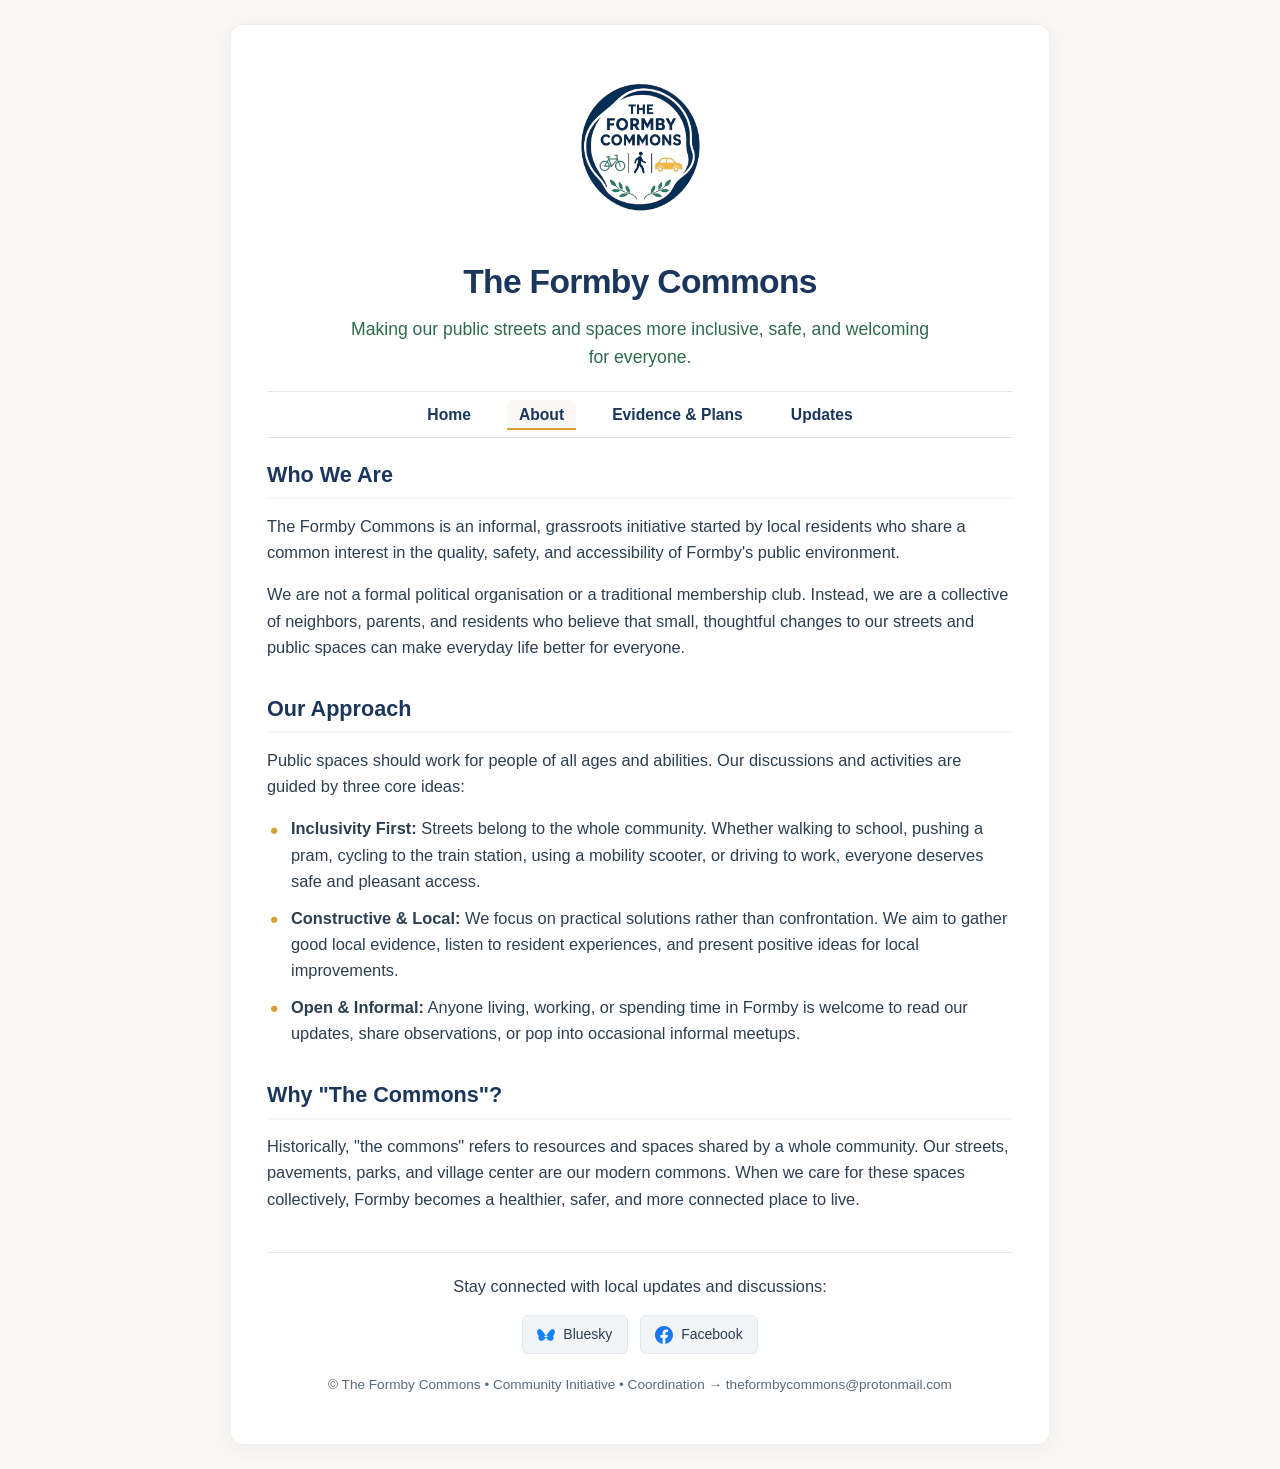
==== about.html @ a808aed2 "Update footer with contact email information" ====
<!DOCTYPE html>
<html lang="en">
<head>
  <meta charset="UTF-8">
  <meta name="viewport" content="width=device-width, initial-scale=1.0">
  <title>About | The Formby Commons</title>
  <link rel="stylesheet" href="styles.css">
</head>
<body>

  <main class="container">
    
    <!-- Header & Navigation -->
    <header>
      <img src="IMG_4940.png" alt="The Formby Commons Logo" class="logo">
      <h1>The Formby Commons</h1>
      <p class="tagline">Making our public streets and spaces more inclusive, safe, and welcoming for everyone.</p>

      <nav class="main-nav" aria-label="Main Navigation">
        <ul>
          <li><a href="index.html">Home</a></li>
          <li><a href="about.html" class="active">About</a></li>
          <li><a href="evidence.html">Evidence & Plans</a></li>
          <li><a href="updates.html">Updates</a></li>
        </ul>
      </nav>
    </header>

    <!-- Page Content -->
    <section>
      <h2>Who We Are</h2>
      <p>
        The Formby Commons is an informal, grassroots initiative started by local residents who share a common interest in the quality, safety, and accessibility of Formby's public environment.
      </p>
      <p>
        We are not a formal political organisation or a traditional membership club. Instead, we are a collective of neighbors, parents, and residents who believe that small, thoughtful changes to our streets and public spaces can make everyday life better for everyone.
      </p>
    </section>

    <section>
      <h2>Our Approach</h2>
      <p>
        Public spaces should work for people of all ages and abilities. Our discussions and activities are guided by three core ideas:
      </p>
      <ul class="feature-list">
        <li><strong>Inclusivity First:</strong> Streets belong to the whole community. Whether walking to school, pushing a pram, cycling to the train station, using a mobility scooter, or driving to work, everyone deserves safe and pleasant access.</li>
        <li><strong>Constructive & Local:</strong> We focus on practical solutions rather than confrontation. We aim to gather good local evidence, listen to resident experiences, and present positive ideas for local improvements.</li>
        <li><strong>Open & Informal:</strong> Anyone living, working, or spending time in Formby is welcome to read our updates, share observations, or pop into occasional informal meetups.</li>
      </ul>
    </section>

    <section>
      <h2>Why "The Commons"?</h2>
      <p>
        Historically, "the commons" refers to resources and spaces shared by a whole community. Our streets, pavements, parks, and village center are our modern commons. When we care for these spaces collectively, Formby becomes a healthier, safer, and more connected place to live.
      </p>
    </section>

    <!-- Footer -->
<footer>
  <p>Stay connected with local updates and discussions:</p>
  
  <div class="social-container">
    <!-- Bluesky Link -->
    <a href="https://bsky.app/profile/theformbycommons.bsky.social" target="_blank" rel="noopener" class="social-link">
      <svg width="18" height="16" viewBox="0 0 560 500" fill="#1185FE" xmlns="http://www.w3.org/2000/svg">
        <path d="M180 141.962C216.038 186.29 250.318 243.684 280 290.414C309.682 243.684 343.962 186.29 380 141.962C405.518 110.589 444.606 60.106 480 60.106C515.394 60.106 560 90.106 560 145.106C560 200.106 500 320 440 320C380 320 310 270 280 240C250 270 180 320 120 320C60 320 0 200.106 0 145.106C0 90.106 44.606 60.106 80 60.106C115.394 60.106 154.482 110.589 180 141.962Z"/>
        <path d="M280 320C280 320 230 430 140 430C80 430 40 390 40 340C40 300 70 270 100 260C140 246.7 180 270 280 320Z"/>
        <path d="M280 320C280 320 330 430 420 430C480 430 520 390 520 340C520 300 490 270 460 260C420 246.7 380 270 280 320Z"/>
      </svg>
      Bluesky
    </a>

    <!-- Facebook Link -->
    <a href="https://www.facebook.com/share/19DxrzCdw2/?mibextid=wwXIfr" target="_blank" rel="noopener" class="social-link">
      <svg width="18" height="18" viewBox="0 0 24 24" fill="#1877F2" xmlns="http://www.w3.org/2000/svg">
        <path d="M24 12.073c0-6.627-5.373-12-12-12s-12 5.373-12 12c0 5.99 4.388 10.954 10.125 11.854v-8.385H7.078v-3.47h3.047V9.43c0-3.007 1.792-4.669 4.533-4.669 1.312 0 2.686.235 2.686.235v2.953H15.83c-1.491 0-1.956.925-1.956 1.874v2.25h3.328l-.532 3.47h-2.796v8.385C19.612 23.027 24 18.062 24 12.073z"/>
      </svg>
      Facebook
    </a>
  </div>

  <p style="margin-top: 1.25rem; font-size: 0.85rem; color: var(--color-text-muted);">&copy; The Formby Commons • Community Initiative • Coordination &rarr; theformbycommons&#64;protonmail&#46;com</p>
</footer>

  </main>

</body>
</html>
---- styles.css ----
:root {
  --color-navy: #1B365D;
  --color-green: #2D6A4F;
  --color-gold: #D9A036;
  --color-bg: #FAF8F5;
  --color-card-bg: #FFFFFF;
  --color-text: #2C3E50;
  --color-text-muted: #5A6B7C;
  --color-border: #E2E8F0;
  --max-width: 820px;
}

* {
  box-sizing: border-box;
  margin: 0;
  padding: 0;
}

body {
  font-family: -apple-system, BlinkMacSystemFont, "Segoe UI", Roboto, Helvetica, Arial, sans-serif;
  background-color: var(--color-bg);
  color: var(--color-text);
  line-height: 1.6;
  padding: 1.5rem 1rem;
}

/* Central Card Layout */
.container {
  max-width: var(--max-width);
  margin: 0 auto;
  background: var(--color-card-bg);
  border-radius: 12px;
  padding: 2rem 2.25rem;
  box-shadow: 0 4px 20px rgba(27, 54, 93, 0.05);
  border: 1px solid rgba(27, 54, 93, 0.08);
}

/* Header & Branding */
header {
  text-align: center;
  margin-bottom: 1.25rem;
}

.logo {
  width: 125px;
  height: auto;
  display: block;
  margin: 0 auto 0.75rem auto;
}

h1 {
  color: var(--color-navy);
  font-size: 2.1rem;
  font-weight: 700;
  letter-spacing: -0.02em;
  margin-bottom: 0.35rem;
}

.tagline {
  color: var(--color-green);
  font-size: 1.1rem;
  font-weight: 500;
  max-width: 580px;
  margin: 0 auto;
}

/* Navigation Bar */
.main-nav {
  margin-top: 1.25rem;
  border-top: 1px solid var(--color-border);
  border-bottom: 1px solid var(--color-border);
  padding: 0.6rem 0;
}

.main-nav ul {
  list-style: none;
  display: flex;
  justify-content: center;
  align-items: center;
  gap: 1.5rem;
  padding: 0;
  margin: 0;
}

.main-nav a {
  text-decoration: none;
  color: var(--color-navy);
  font-weight: 600;
  font-size: 0.98rem;
  padding: 0.35rem 0.75rem;
  border-radius: 6px;
  transition: all 0.2s ease;
}

.main-nav a:hover {
  color: var(--color-green);
  background-color: var(--color-bg);
}

.main-nav a.active {
  color: var(--color-navy);
  background-color: var(--color-bg);
  border-bottom: 2px solid var(--color-gold);
  border-radius: 6px 6px 0 0;
}

/* Visual Banner Container */
.banner-container {
  margin: 1.75rem 0 2rem 0;
  border-radius: 8px;
  overflow: hidden;
  border: 1px solid var(--color-border);
}

.banner-img {
  width: 100%;
  height: auto;
  display: block;
}

/* Typography & Content Sections */
section {
  margin-bottom: 2rem;
}

h2 {
  color: var(--color-navy);
  font-size: 1.35rem;
  font-weight: 600;
  margin-bottom: 0.85rem;
  border-bottom: 2px solid var(--color-bg);
  padding-bottom: 0.3rem;
}

p {
  margin-bottom: 1rem;
  color: var(--color-text);
  font-size: 1.025rem;
}

ul.feature-list {
  list-style-type: none;
  padding-left: 0;
  margin-bottom: 1rem;
}

ul.feature-list li {
  position: relative;
  padding-left: 1.5rem;
  margin-bottom: 0.65rem;
  color: var(--color-text);
  font-size: 1.025rem;
}

ul.feature-list li::before {
  content: "•";
  color: var(--color-gold);
  font-weight: bold;
  font-size: 1.4rem;
  position: absolute;
  left: 0.2rem;
  top: -0.15rem;
}

.inline-link {
  color: var(--color-navy);
  font-weight: 600;
  text-decoration: underline;
  text-decoration-color: var(--color-gold);
  text-underline-offset: 3px;
  transition: color 0.2s ease;
}

.inline-link:hover {
  color: var(--color-green);
}

/* Footer & Bluesky Social Link */
footer {
  margin-top: 2.5rem;
  padding-top: 1.25rem;
  border-top: 1px solid var(--color-border);
  text-align: center;
  color: var(--color-text-muted);
  font-size: 0.9rem;
}

.social-container {
  display: flex;
  flex-wrap: wrap;
  align-items: center;
  justify-content: center;
  gap: 0.75rem;
  margin: 1rem 0;
}

.social-link {
  display: inline-flex;
  align-items: center;
  justify-content: center;
  gap: 0.5rem;
  padding: 0.45rem 0.9rem;
  background-color: var(--color-bg-alt, #f3f4f6);
  border: 1px solid var(--color-border, #e5e7eb);
  border-radius: 6px;
  text-decoration: none;
  font-size: 0.875rem;
  font-weight: 500;
  color: var(--color-text, #111827);
  white-space: nowrap; /* Prevents text and SVG icon from splitting */
  transition: background-color 0.2s ease, border-color 0.2s ease;
}

.social-link:hover {
  background-color: #e5e7eb;
  border-color: #d1d5db;
}

.social-link svg {
  flex-shrink: 0; /* Ensures SVGs maintain exact dimensions */
}

.bluesky-link {
  display: inline-flex;
  align-items: center;
  gap: 0.5rem;
  color: var(--color-navy);
  text-decoration: none;
  font-weight: 600;
  padding: 0.45rem 0.9rem;
  border-radius: 20px;
  background-color: var(--color-bg);
  border: 1px solid var(--color-border);
  transition: all 0.2s ease;
  margin-top: 0.5rem;
}

.bluesky-link:hover {
  border-color: var(--color-navy);
  background-color: #FFFFFF;
}

.bluesky-icon {
  width: 18px;
  height: 18px;
  min-width: 18px;
  min-height: 18px;
  display: inline-block;
  vertical-align: middle;
  overflow: visible;
}

/* Responsive Scaling for Tablets and Mobile */
@media (max-width: 640px) {
  body {
    padding: 0.5rem;
  }

  .container {
    padding: 1.25rem 1rem;
    border-radius: 8px;
  }

  h1 {
    font-size: 1.75rem;
  }

  .tagline {
    font-size: 0.98rem;
  }

  .logo {
    width: 105px;
  }

  .main-nav ul {
    flex-wrap: wrap;
    gap: 0.5rem;
  }

  .main-nav a {
    font-size: 0.9rem;
    padding: 0.3rem 0.5rem;
  }
}
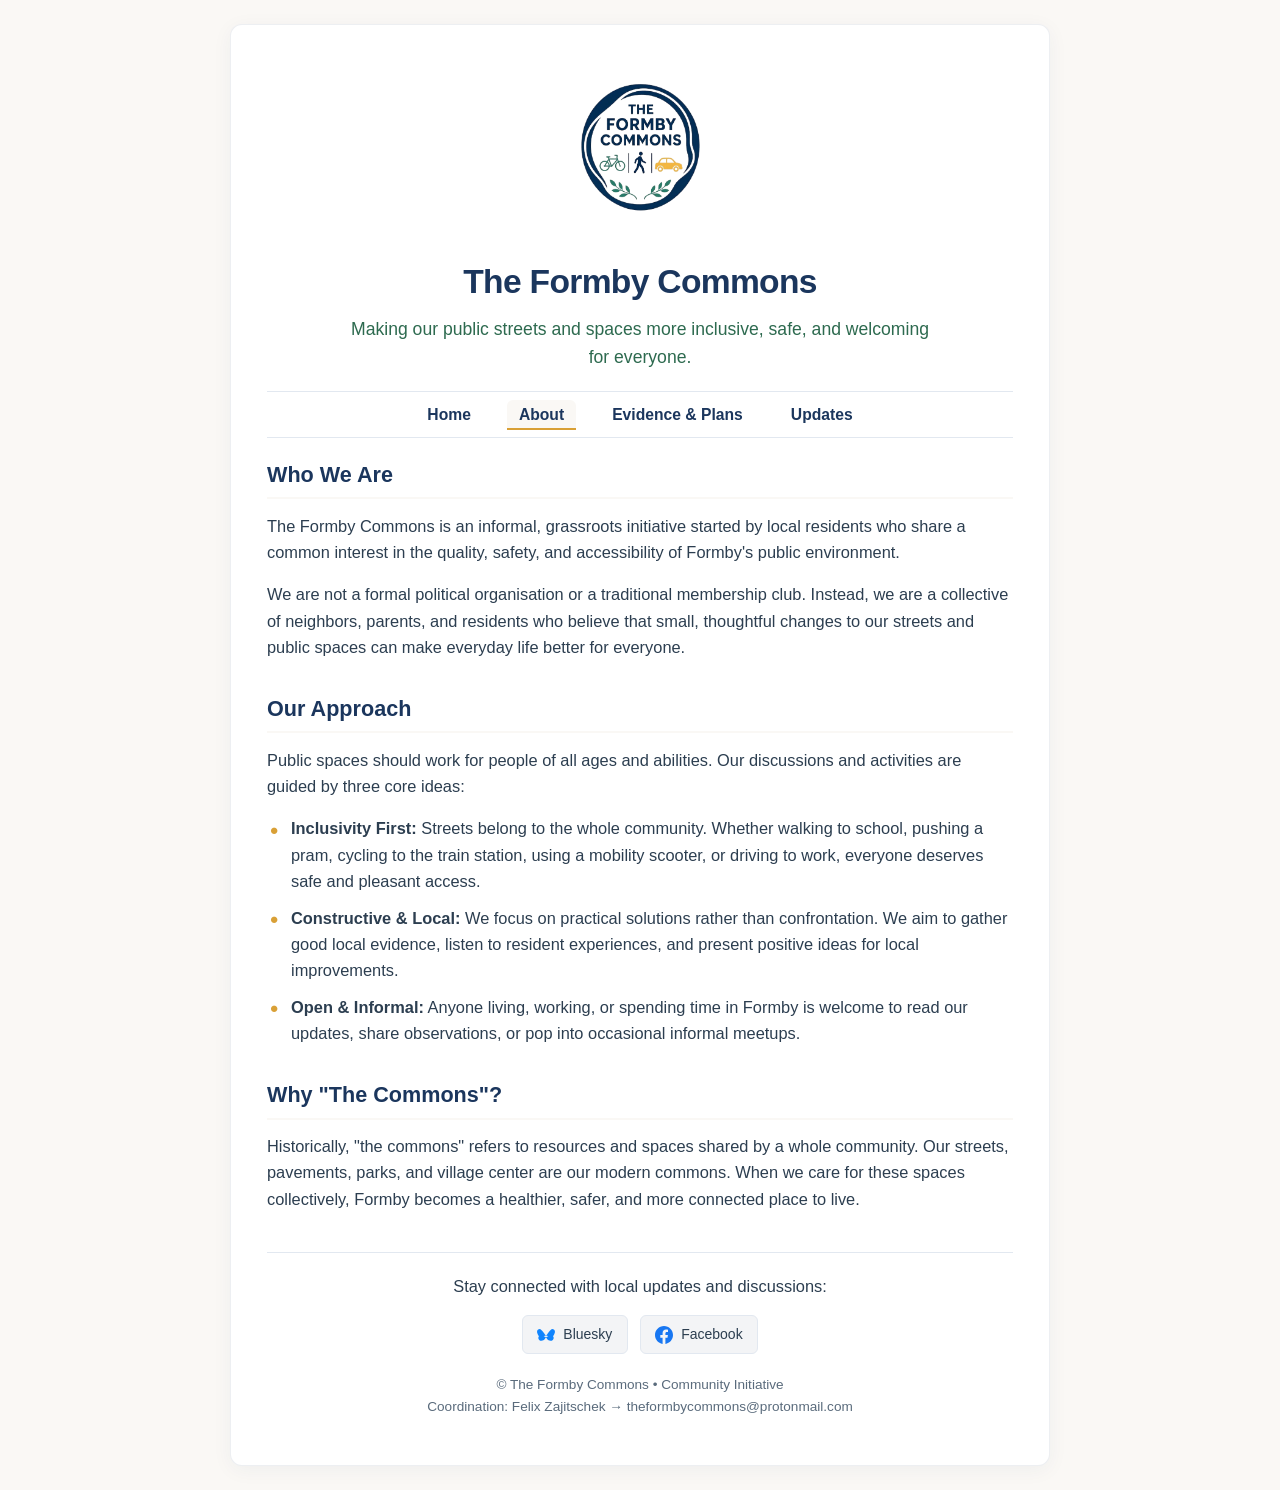
==== commit 2581d758: "Update footer text in about.html" ====
--- a/about.html
+++ b/about.html
@@ -80,7 +80,8 @@
     </a>
   </div>
 
-  <p style="margin-top: 1.25rem; font-size: 0.85rem; color: var(--color-text-muted);">&copy; The Formby Commons • Community Initiative • Coordination &rarr; theformbycommons&#64;protonmail&#46;com</p>
+  <p style="margin-top: 1.25rem; font-size: 0.85rem; color: var(--color-text-muted);">&copy; The Formby Commons • Community Initiative<br>
+    Coordination: Felix Zajitschek &rarr; theformbycommons&#64;protonmail&#46;com</p>
 </footer>
 
   </main>
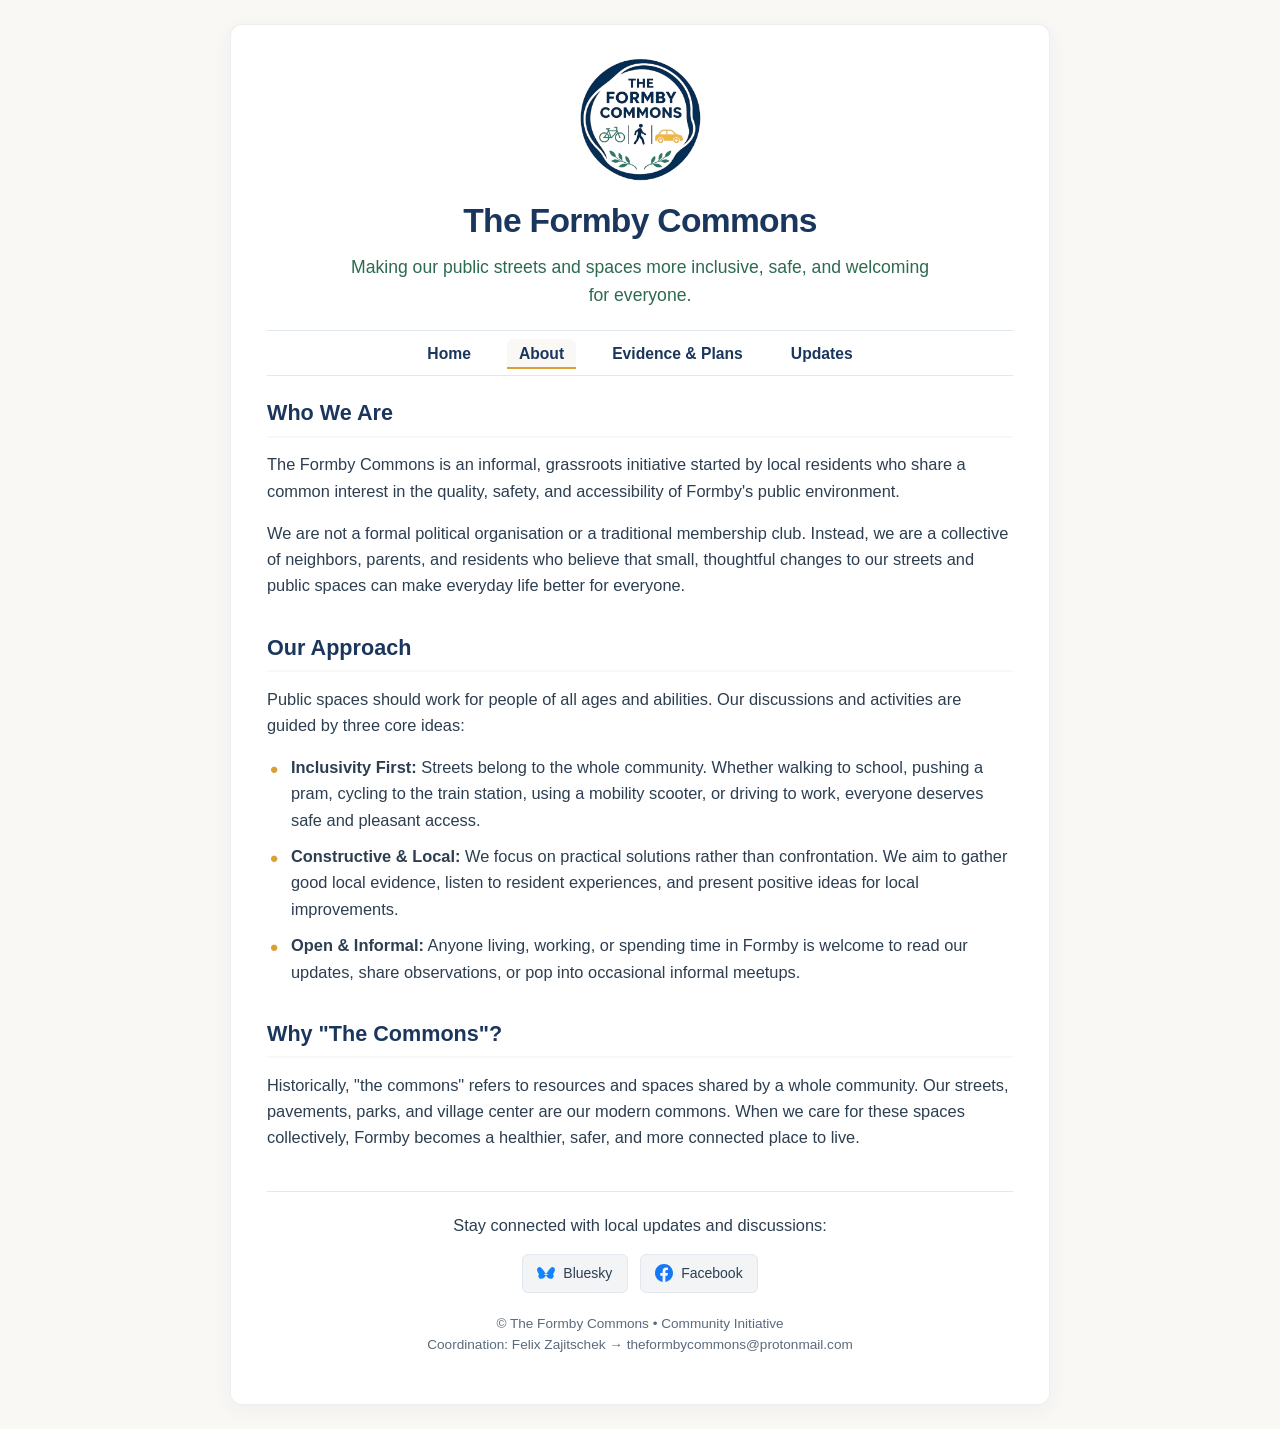
==== commit 0a831478: "Replace logo image with SVG version" ====
--- a/about.html
+++ b/about.html
@@ -5,6 +5,7 @@
   <meta name="viewport" content="width=device-width, initial-scale=1.0">
   <title>About | The Formby Commons</title>
   <link rel="stylesheet" href="styles.css">
+  <link rel="icon" type="image/svg+xml" href="icon.svg">
 </head>
 <body>
 
@@ -12,7 +13,7 @@
     
     <!-- Header & Navigation -->
     <header>
-      <img src="IMG_4940.png" alt="The Formby Commons Logo" class="logo">
+      <img src="icon.svg" alt="The Formby Commons Logo" class="logo">
       <h1>The Formby Commons</h1>
       <p class="tagline">Making our public streets and spaces more inclusive, safe, and welcoming for everyone.</p>
 
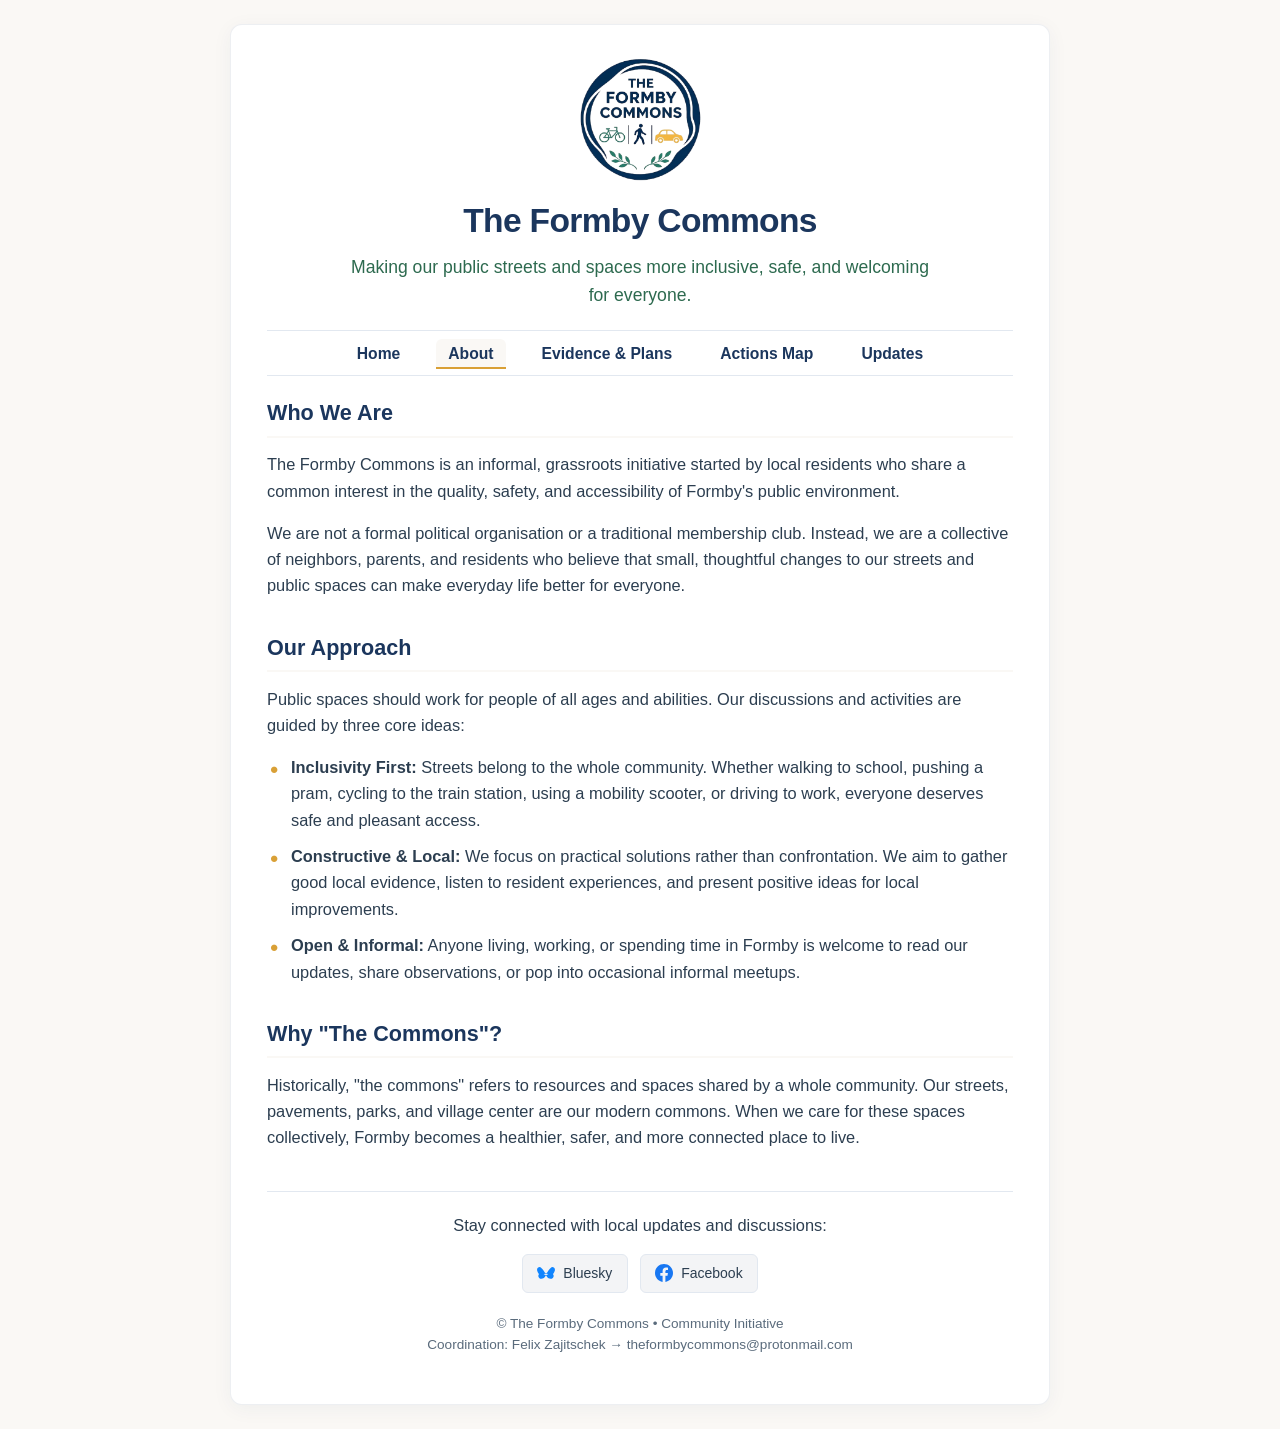
==== commit 9be6dccd: "Add link to Actions Map in about.html" ====
--- a/about.html
+++ b/about.html
@@ -22,6 +22,7 @@
           <li><a href="index.html">Home</a></li>
           <li><a href="about.html" class="active">About</a></li>
           <li><a href="evidence.html">Evidence & Plans</a></li>
+          <li><a href="https://theformbycommons.github.io/formby-commons-map/">Actions Map</a></li>
           <li><a href="updates.html">Updates</a></li>
         </ul>
       </nav>
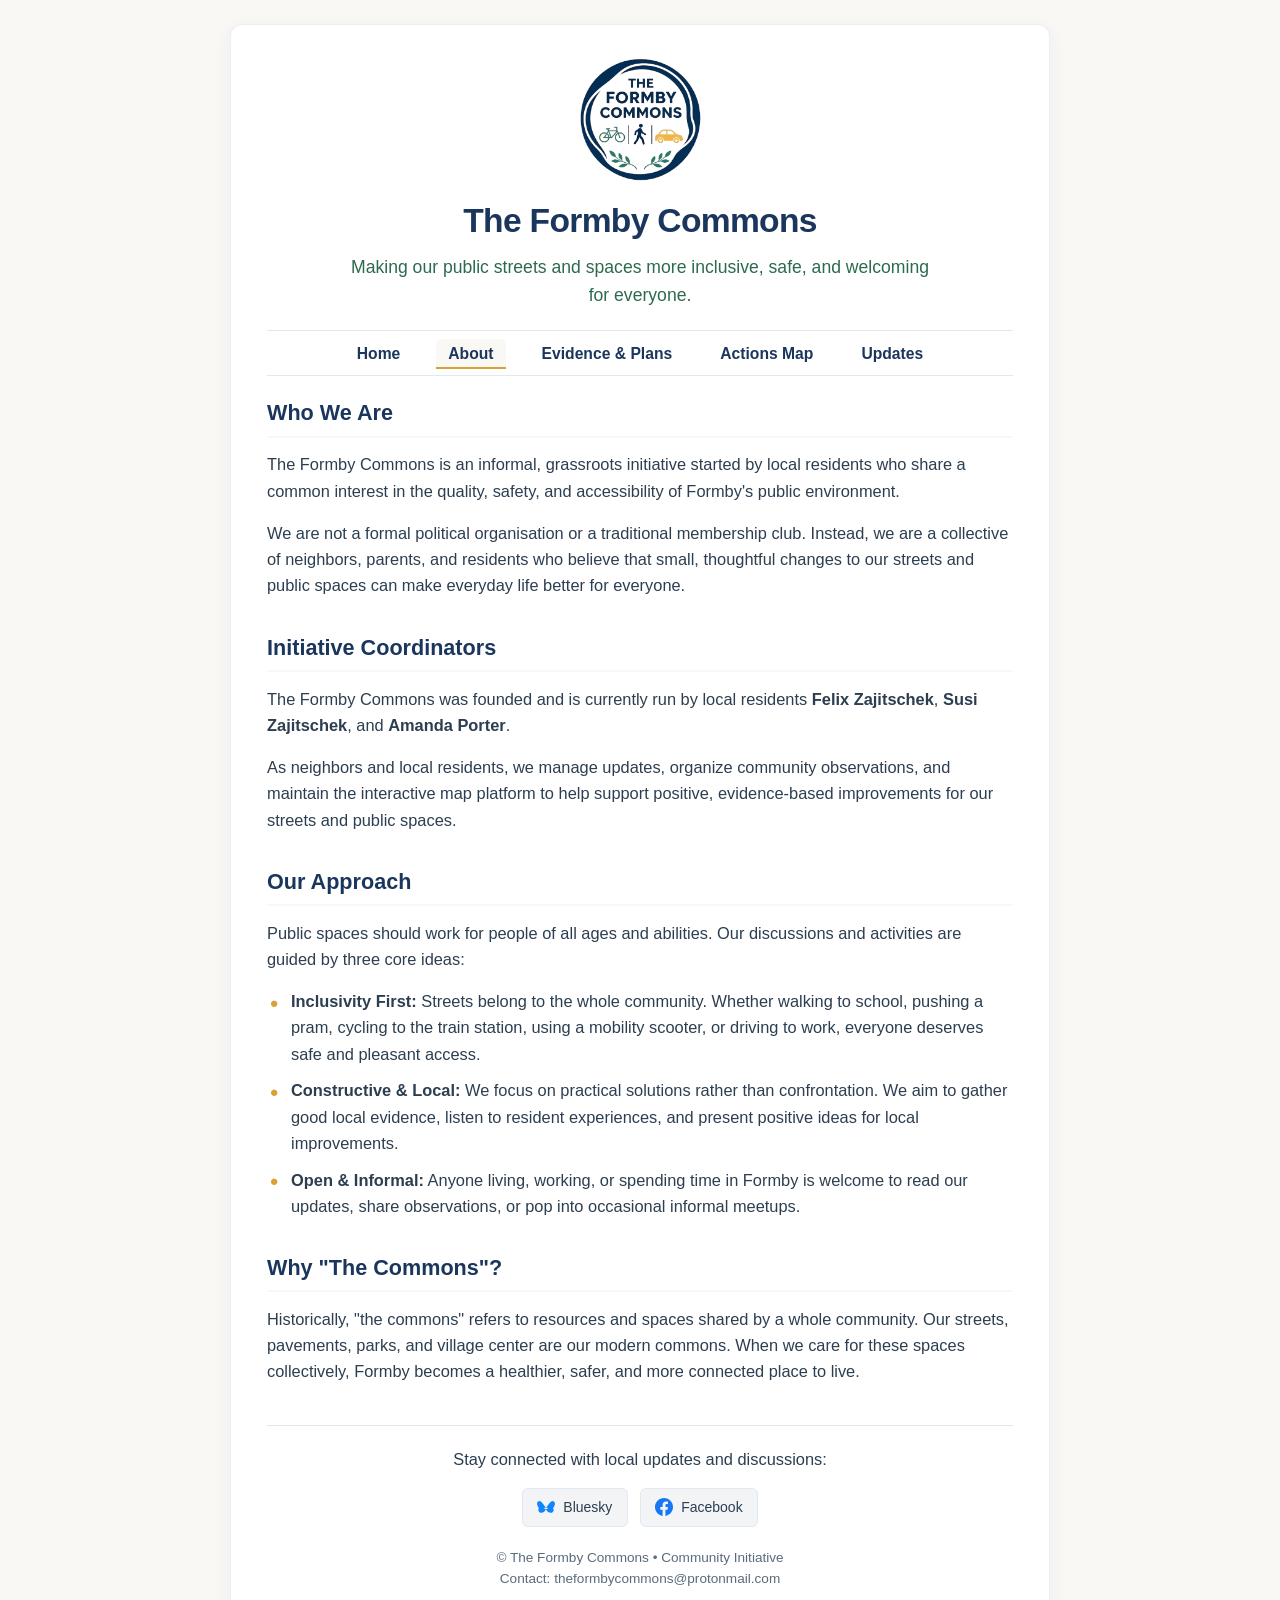
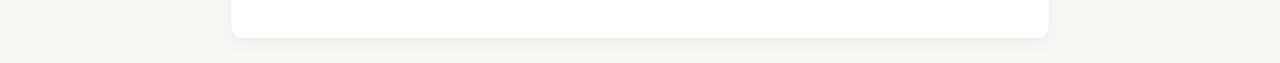
==== commit fd4bba79: "Update about.html" ====
--- a/about.html
+++ b/about.html
@@ -40,6 +40,16 @@
     </section>
 
     <section>
+      <h2>Initiative Coordinators</h2>
+      <p>
+        The Formby Commons was founded and is currently run by local residents <strong>Felix Zajitschek</strong>, <strong>Susi Zajitschek</strong>, and <strong>Amanda Porter</strong>.
+      </p>
+      <p>
+        As neighbors and local residents, we manage updates, organize community observations, and maintain the interactive map platform to help support positive, evidence-based improvements for our streets and public spaces.
+      </p>
+    </section>
+
+    <section>
       <h2>Our Approach</h2>
       <p>
         Public spaces should work for people of all ages and abilities. Our discussions and activities are guided by three core ideas:
@@ -59,32 +69,34 @@
     </section>
 
     <!-- Footer -->
-<footer>
-  <p>Stay connected with local updates and discussions:</p>
-  
-  <div class="social-container">
-    <!-- Bluesky Link -->
-    <a href="https://bsky.app/profile/theformbycommons.bsky.social" target="_blank" rel="noopener" class="social-link">
-      <svg width="18" height="16" viewBox="0 0 560 500" fill="#1185FE" xmlns="http://www.w3.org/2000/svg">
-        <path d="M180 141.962C216.038 186.29 250.318 243.684 280 290.414C309.682 243.684 343.962 186.29 380 141.962C405.518 110.589 444.606 60.106 480 60.106C515.394 60.106 560 90.106 560 145.106C560 200.106 500 320 440 320C380 320 310 270 280 240C250 270 180 320 120 320C60 320 0 200.106 0 145.106C0 90.106 44.606 60.106 80 60.106C115.394 60.106 154.482 110.589 180 141.962Z"/>
-        <path d="M280 320C280 320 230 430 140 430C80 430 40 390 40 340C40 300 70 270 100 260C140 246.7 180 270 280 320Z"/>
-        <path d="M280 320C280 320 330 430 420 430C480 430 520 390 520 340C520 300 490 270 460 260C420 246.7 380 270 280 320Z"/>
-      </svg>
-      Bluesky
-    </a>
+    <footer>
+      <p>Stay connected with local updates and discussions:</p>
+      
+      <div class="social-container">
+        <!-- Bluesky Link -->
+        <a href="https://bsky.app/profile/theformbycommons.bsky.social" target="_blank" rel="noopener" class="social-link">
+          <svg width="18" height="16" viewBox="0 0 560 500" fill="#1185FE" xmlns="http://www.w3.org/2000/svg">
+            <path d="M180 141.962C216.038 186.29 250.318 243.684 280 290.414C309.682 243.684 343.962 186.29 380 141.962C405.518 110.589 444.606 60.106 480 60.106C515.394 60.106 560 90.106 560 145.106C560 200.106 500 320 440 320C380 320 310 270 280 240C250 270 180 320 120 320C60 320 0 200.106 0 145.106C0 90.106 44.606 60.106 80 60.106C115.394 60.106 154.482 110.589 180 141.962Z"/>
+            <path d="M280 320C280 320 230 430 140 430C80 430 40 390 40 340C40 300 70 270 100 260C140 246.7 180 270 280 320Z"/>
+            <path d="M280 320C280 320 330 430 420 430C480 430 520 390 520 340C520 300 490 270 460 260C420 246.7 380 270 280 320Z"/>
+          </svg>
+          Bluesky
+        </a>
 
-    <!-- Facebook Link -->
-    <a href="https://www.facebook.com/share/19DxrzCdw2/?mibextid=wwXIfr" target="_blank" rel="noopener" class="social-link">
-      <svg width="18" height="18" viewBox="0 0 24 24" fill="#1877F2" xmlns="http://www.w3.org/2000/svg">
-        <path d="M24 12.073c0-6.627-5.373-12-12-12s-12 5.373-12 12c0 5.99 4.388 10.954 10.125 11.854v-8.385H7.078v-3.47h3.047V9.43c0-3.007 1.792-4.669 4.533-4.669 1.312 0 2.686.235 2.686.235v2.953H15.83c-1.491 0-1.956.925-1.956 1.874v2.25h3.328l-.532 3.47h-2.796v8.385C19.612 23.027 24 18.062 24 12.073z"/>
-      </svg>
-      Facebook
-    </a>
-  </div>
+        <!-- Facebook Link -->
+        <a href="https://www.facebook.com/share/19DxrzCdw2/?mibextid=wwXIfr" target="_blank" rel="noopener" class="social-link">
+          <svg width="18" height="18" viewBox="0 0 24 24" fill="#1877F2" xmlns="http://www.w3.org/2000/svg">
+            <path d="M24 12.073c0-6.627-5.373-12-12-12s-12 5.373-12 12c0 5.99 4.388 10.954 10.125 11.854v-8.385H7.078v-3.47h3.047V9.43c0-3.007 1.792-4.669 4.533-4.669 1.312 0 2.686.235 2.686.235v2.953H15.83c-1.491 0-1.956.925-1.956 1.874v2.25h3.328l-.532 3.47h-2.796v8.385C19.612 23.027 24 18.062 24 12.073z"/>
+          </svg>
+          Facebook
+        </a>
+      </div>
 
-  <p style="margin-top: 1.25rem; font-size: 0.85rem; color: var(--color-text-muted);">&copy; The Formby Commons • Community Initiative<br>
-    Coordination: Felix Zajitschek &rarr; theformbycommons&#64;protonmail&#46;com</p>
-</footer>
+      <p style="margin-top: 1.25rem; font-size: 0.85rem; color: var(--color-text-muted);">
+        &copy; The Formby Commons • Community Initiative<br>
+        Contact: theformbycommons&#64;protonmail&#46;com
+      </p>
+    </footer>
 
   </main>
 
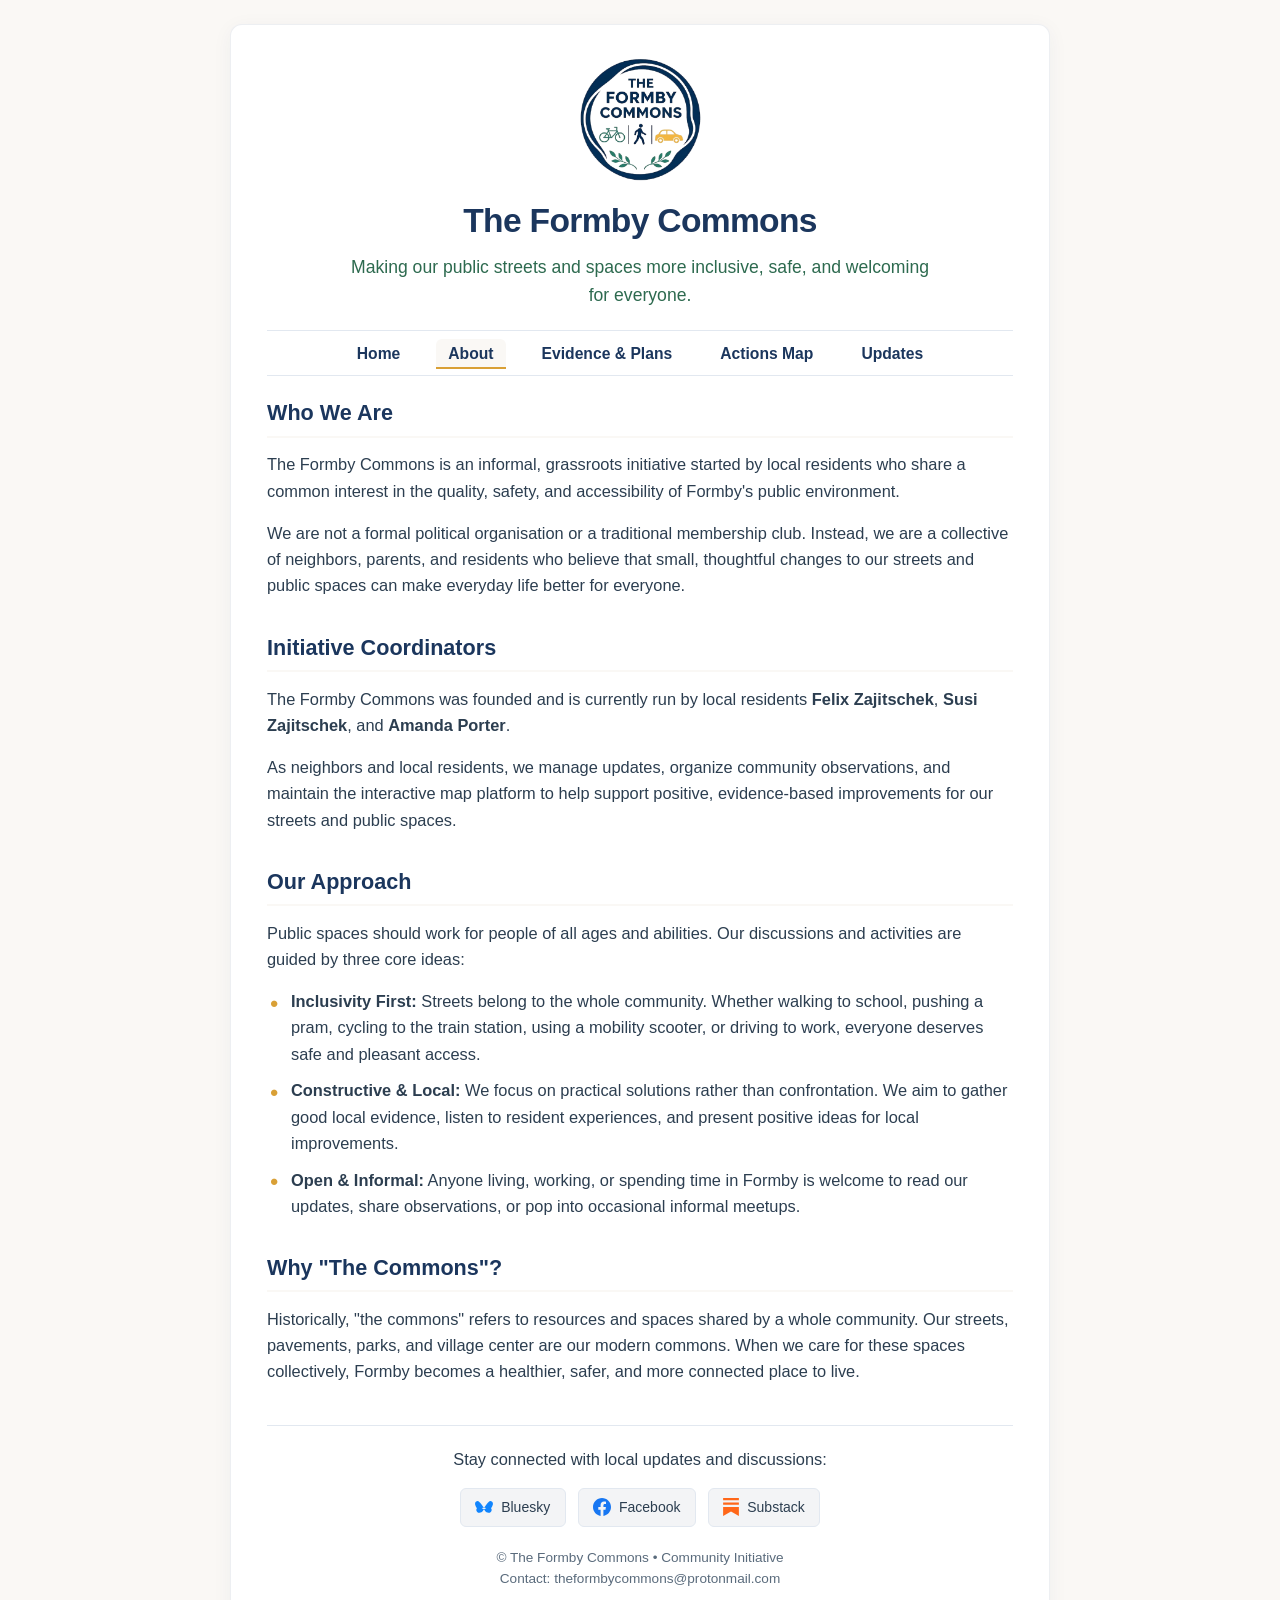
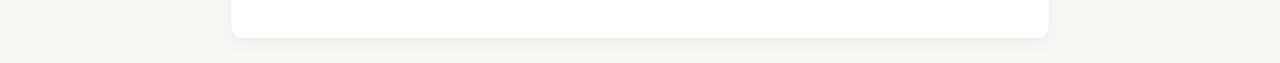
==== commit de63f47c: "Update about.html" ====
--- a/about.html
+++ b/about.html
@@ -90,6 +90,15 @@
           </svg>
           Facebook
         </a>
+        
+            <!-- Substack Link -->
+    <a href="https://theformbycommons.substack.com" target="_blank" rel="noopener" class="social-link">
+          <svg width="16" height="18" viewBox="0 0 448 512" fill="#FF6719" xmlns="http://www.w3.org/2000/svg">
+            <path d="M0 0h448v62.8H0V0zm0 128h448v62.8H0V128zm0 127.9h448v256.1L224 384 0 512V255.9z"/>
+          </svg>
+          Substack
+        </a>
+        
       </div>
 
       <p style="margin-top: 1.25rem; font-size: 0.85rem; color: var(--color-text-muted);">
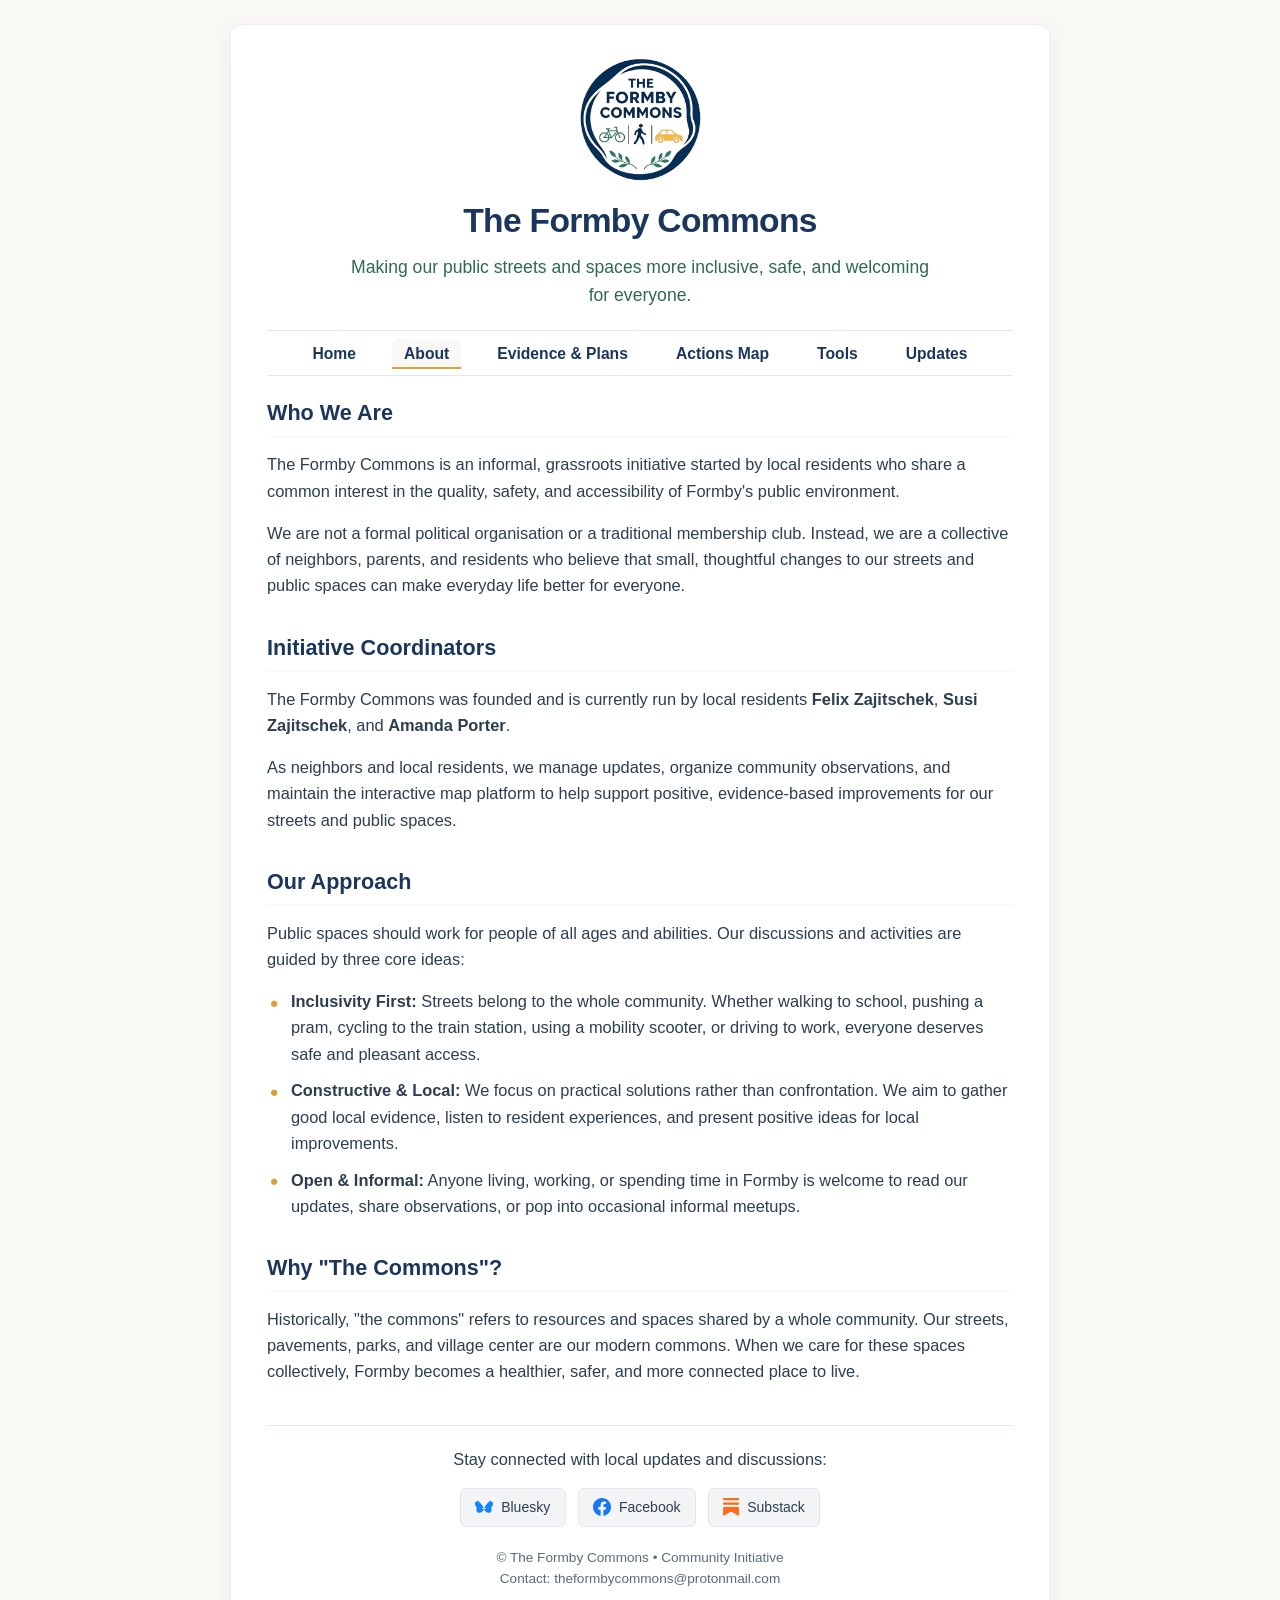
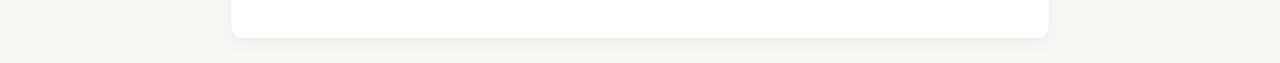
==== commit 0d3060b3: "Update about.html" ====
--- a/about.html
+++ b/about.html
@@ -23,8 +23,9 @@
           <li><a href="about.html" class="active">About</a></li>
           <li><a href="evidence.html">Evidence & Plans</a></li>
           <li><a href="https://theformbycommons.github.io/formby-commons-map/">Actions Map</a></li>
+          <li><a href="tools.html">Tools</a></li>
           <li><a href="updates.html">Updates</a></li>
-        </ul>
+           </ul>
       </nav>
     </header>
 
